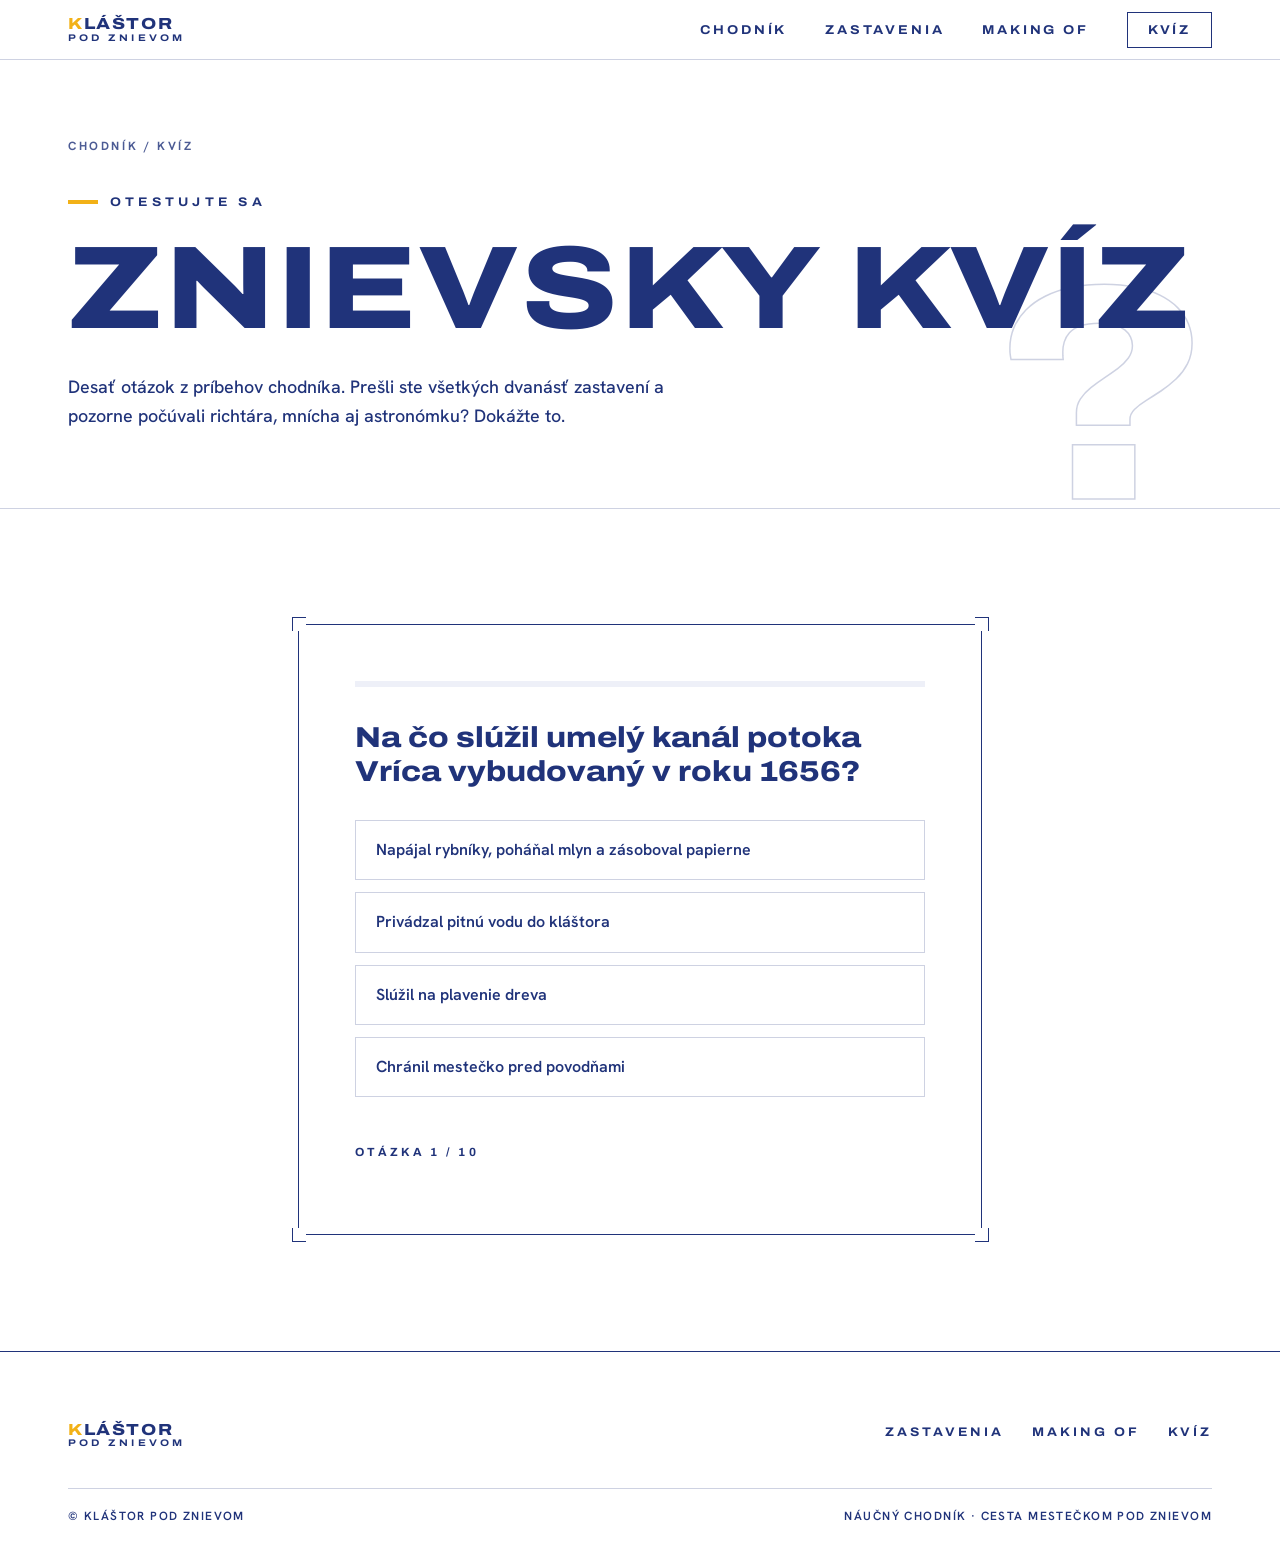
==== kviz.html @ 2db01142 "Prvá verzia webu náučného chodníka Cesta mestečkom pod Znievom Úvodná stránka s interaktívnou mapou " ====
<!DOCTYPE html>
<html lang="sk">
<head>
  <meta charset="UTF-8">
  <meta name="viewport" content="width=device-width, initial-scale=1.0">
  <title>Znievsky kvíz — Cesta mestečkom pod Znievom</title>
  <link rel="preconnect" href="https://fonts.googleapis.com">
  <link rel="preconnect" href="https://fonts.gstatic.com" crossorigin>
  <link href="https://fonts.googleapis.com/css2?family=Archivo:wdth,wght@62..125,400..900&family=Hanken+Grotesk:wght@400;500;600;700;800&display=swap" rel="stylesheet">
  <link rel="stylesheet" href="css/style.css">
</head>
<body>

<header class="nav">
  <div class="nav-inner">
    <a class="brand" href="index.html"><span class="k">K</span>LÁŠTOR<small>POD ZNIEVOM</small></a>
    <button class="nav-toggle" aria-label="Menu"><span></span><span></span><span></span></button>
    <ul class="nav-links">
      <li><a href="index.html">Chodník</a></li>
      <li><a href="index.html#zastavenia">Zastavenia</a></li>
      <li><a href="making-of.html">Making of</a></li>
      <li><a href="kviz.html" class="cta active">Kvíz</a></li>
    </ul>
  </div>
</header>

<section class="page-head">
  <div class="wrap">
    <span class="bignum ghost-num">?</span>
    <p class="breadcrumbs"><a href="index.html">Chodník</a> / Kvíz</p>
    <span class="label">Otestujte sa</span>
    <h1 class="display-xl">Znievsky kvíz</h1>
    <p class="lead intro">Desať otázok z príbehov chodníka. Prešli ste všetkých dvanásť zastavení
    a pozorne počúvali richtára, mnícha aj astronómku? Dokážte to.</p>
  </div>
</section>

<section class="section">
  <div class="quiz-shell wrap">
    <div class="quiz-card frame">
      <span class="corner tl"></span><span class="corner tr"></span><span class="corner bl"></span><span class="corner br"></span>
      <div id="quiz"><!-- naplní js/kviz.js --></div>
    </div>
  </div>
</section>

<footer>
  <div class="wrap">
    <div class="footer-grid">
      <a class="brand" href="index.html"><span class="k">K</span>LÁŠTOR<small>POD ZNIEVOM</small></a>
      <nav>
        <a href="index.html#zastavenia">Zastavenia</a>
        <a href="making-of.html">Making of</a>
        <a href="kviz.html">Kvíz</a>
      </nav>
    </div>
    <p class="footer-note"><span>© Kláštor pod Znievom</span><span>Náučný chodník · Cesta mestečkom pod Znievom</span></p>
  </div>
</footer>

<script src="js/data.js"></script>
<script src="js/main.js"></script>
<script src="js/kviz.js"></script>
</body>
</html>
---- css/style.css ----
/* ============================================================
   CESTA MESTEČKOM POD ZNIEVOM
   Dizajn vychádza priamo z náučných tabúľ:
   biely papier · znievska modrá · gravírované obrázky ·
   zlaté „K“ · červený bod aktívneho zastavenia.
   Editorský vzhľad: tenké linky, obrovská typografia,
   žiadne generické karty a tiene.
   ============================================================ */

:root {
  --blue: #20337a;            /* znievska modrá */
  --blue-deep: #172452;
  --blue-40: rgba(32, 51, 122, .4);
  --hair: rgba(32, 51, 122, .22);      /* tenká linka */
  --hair-soft: rgba(32, 51, 122, .1);
  --paper: #ffffff;
  --paper-warm: #fbfaf6;
  --mist: #eef0f8;            /* svetlá levanduľová z kopcov */
  --lavender: #c9cde4;
  --gold: #f2b117;
  --red: #d8404a;
  --green: #3f9e63;
  --font-head: "Archivo", "Arial Black", sans-serif;
  --font-body: "Hanken Grotesk", "Helvetica Neue", sans-serif;
}

* { margin: 0; padding: 0; box-sizing: border-box; }
html { scroll-behavior: smooth; }

body {
  font-family: var(--font-body);
  background: var(--paper);
  color: var(--blue);
  line-height: 1.65;
  font-weight: 500;
  -webkit-font-smoothing: antialiased;
}

img { max-width: 100%; display: block; }
a { color: inherit; }
::selection { background: var(--gold); color: var(--blue-deep); }

.wrap { max-width: 1240px; margin: 0 auto; padding: 0 clamp(20px, 4vw, 48px); }

/* ------------------------------------------------------------
   TYPOGRAFIA — titulky ako na tabuliach: široké, ťažké, modré
   ------------------------------------------------------------ */
h1, h2, h3, .display {
  font-family: var(--font-head);
  font-stretch: 118%;
  font-weight: 800;
  text-transform: uppercase;
  letter-spacing: .015em;
  line-height: .96;
  color: var(--blue);
}

.display-xl { font-size: clamp(3rem, 9.2vw, 8.2rem); }
.display-lg { font-size: clamp(2.2rem, 5.6vw, 4.6rem); }

.label {
  display: inline-flex;
  align-items: center;
  gap: 12px;
  font-family: var(--font-head);
  font-stretch: 110%;
  font-size: .78rem;
  font-weight: 700;
  letter-spacing: .34em;
  text-transform: uppercase;
  color: var(--blue);
}
.label::before { content: ""; width: 30px; height: 4px; background: var(--gold); }
.label.plain::before { display: none; }

.lead { font-size: clamp(1.02rem, 1.4vw, 1.2rem); max-width: 58ch; font-weight: 500; }

/* outline čísla — „gravírované“ do papiera */
.ghost-num {
  font-family: var(--font-head);
  font-stretch: 118%;
  font-weight: 800;
  color: transparent;
  -webkit-text-stroke: 1.5px var(--blue-40);
  line-height: 1;
  user-select: none;
}

.section { padding: clamp(70px, 9vw, 130px) 0; }
.section-head { margin-bottom: clamp(36px, 5vw, 64px); }
.section-head .display-lg { margin-top: 18px; }

hr.rule { border: 0; border-top: 1px solid var(--hair); }

/* ------------------------------------------------------------
   HLAVIČKA
   ------------------------------------------------------------ */
.nav {
  position: sticky; top: 0; z-index: 90;
  background: rgba(255, 255, 255, .92);
  backdrop-filter: blur(10px);
  border-bottom: 1px solid var(--hair);
}
.nav-inner {
  display: flex; align-items: center; justify-content: space-between;
  max-width: 1240px; margin: 0 auto;
  padding: 16px clamp(20px, 4vw, 48px);
}
.brand {
  font-family: var(--font-head); font-stretch: 118%;
  font-weight: 800; font-size: 1rem; line-height: 1.05;
  letter-spacing: .1em; text-transform: uppercase;
  color: var(--blue); text-decoration: none;
}
.brand .k { color: var(--gold); }
.brand small { display: block; font-size: .6rem; letter-spacing: .32em; font-weight: 700; }

.nav-links { display: flex; gap: clamp(14px, 3vw, 38px); list-style: none; align-items: center; }
.nav-links a {
  text-decoration: none;
  font-family: var(--font-head); font-stretch: 110%;
  font-weight: 700; font-size: .8rem;
  letter-spacing: .22em; text-transform: uppercase;
  color: var(--blue);
  padding: 6px 0;
  border-bottom: 3px solid transparent;
  transition: border-color .15s;
}
.nav-links a:hover { border-bottom-color: var(--lavender); }
.nav-links a.active { border-bottom-color: var(--gold); }
.nav-links a.cta {
  border: 1.5px solid var(--blue);
  padding: 10px 20px;
  transition: background .15s, color .15s;
}
.nav-links a.cta:hover { background: var(--blue); color: #fff; border-bottom-color: var(--blue); }

.nav-toggle { display: none; background: none; border: none; cursor: pointer; padding: 8px; }
.nav-toggle span { display: block; width: 26px; height: 2.5px; background: var(--blue); margin: 6px 0; }

@media (max-width: 880px) {
  .nav-toggle { display: block; }
  .nav-links {
    display: none; position: absolute; top: 100%; left: 0; right: 0;
    flex-direction: column; align-items: flex-start;
    background: var(--paper); padding: 18px clamp(20px, 4vw, 48px) 26px;
    border-bottom: 1px solid var(--hair); gap: 16px;
  }
  .nav-links.open { display: flex; }
}

/* ------------------------------------------------------------
   TLAČIDLÁ — ostré, tlačové
   ------------------------------------------------------------ */
.btn {
  display: inline-block; text-decoration: none; cursor: pointer;
  font-family: var(--font-head); font-stretch: 110%;
  font-weight: 800; font-size: .82rem;
  letter-spacing: .22em; text-transform: uppercase;
  padding: 17px 34px;
  border: 1.5px solid var(--blue);
  color: var(--blue); background: transparent;
  transition: background .15s, color .15s, transform .15s;
}
.btn:hover { transform: translateY(-2px); }
.btn-solid { background: var(--blue); color: #fff; }
.btn-solid:hover { background: var(--blue-deep); }
.btn-gold { background: var(--gold); border-color: var(--gold); color: var(--blue-deep); }
.btn-gold:hover { background: #ffc93c; border-color: #ffc93c; }

/* ------------------------------------------------------------
   HERO — biely panel s obrovským titulkom a ilustráciou
   ------------------------------------------------------------ */
.hero { border-bottom: 1px solid var(--hair); overflow: hidden; }
.hero-grid {
  display: grid; grid-template-columns: 1.15fr .85fr;
  gap: clamp(30px, 5vw, 80px); align-items: center;
  padding: clamp(60px, 8vw, 120px) 0 clamp(50px, 7vw, 100px);
}
@media (max-width: 940px) { .hero-grid { grid-template-columns: 1fr; } }

.hero h1 { margin: 26px 0 30px; }
.hero h1 em { font-style: normal; color: transparent; -webkit-text-stroke: 2px var(--blue); }
.hero .lead { margin-bottom: 40px; }
.hero-actions { display: flex; gap: 16px; flex-wrap: wrap; }

.hero-meta {
  margin-top: 54px; display: flex; gap: 34px; flex-wrap: wrap;
  font-size: .78rem; font-weight: 700; letter-spacing: .22em; text-transform: uppercase;
}
.hero-meta span { display: flex; align-items: center; gap: 10px; }
.hero-meta i { width: 9px; height: 9px; border-radius: 50%; background: var(--red); flex: none; }
.hero-meta span:nth-child(2) i { background: var(--gold); }
.hero-meta span:nth-child(3) i { background: var(--green); }

.hero-art { position: relative; }
.hero-art svg, .hero-art img { width: 100%; height: auto; display: block; }
.hero-art figcaption {
  margin-top: 14px; font-size: .72rem; font-weight: 700;
  letter-spacing: .26em; text-transform: uppercase;
  display: flex; justify-content: space-between; gap: 10px;
  border-top: 1px solid var(--hair); padding-top: 12px;
}

/* ------------------------------------------------------------
   BEŽIACI PÁS — ako gravírovaná lišta
   ------------------------------------------------------------ */
.marquee {
  border-bottom: 1px solid var(--hair);
  background: var(--blue); color: #fff;
  overflow: hidden; padding: 13px 0;
}
.marquee-track {
  display: flex; width: max-content;
  animation: marq 36s linear infinite;
}
.marquee span {
  font-family: var(--font-head); font-stretch: 115%;
  font-weight: 700; font-size: .82rem;
  letter-spacing: .3em; text-transform: uppercase;
  white-space: nowrap; padding: 0 26px;
  display: flex; align-items: center; gap: 26px;
}
.marquee span::after { content: "✦"; color: var(--gold); font-size: .9em; }
@keyframes marq { to { transform: translateX(-50%); } }

/* ------------------------------------------------------------
   ČÍSLA / FAKTY — hairline mriežka
   ------------------------------------------------------------ */
.stats { display: grid; grid-template-columns: repeat(4, 1fr); border-left: 1px solid var(--hair); }
@media (max-width: 760px) { .stats { grid-template-columns: repeat(2, 1fr); border-top: 1px solid var(--hair); } }
.stat { border-right: 1px solid var(--hair); padding: clamp(22px, 3vw, 40px) clamp(18px, 2.4vw, 34px); }
@media (max-width: 760px) { .stat { border-bottom: 1px solid var(--hair); } }
.stat b {
  font-family: var(--font-head); font-stretch: 118%; font-weight: 800;
  font-size: clamp(2.4rem, 4.6vw, 4rem); line-height: 1; display: block;
}
.stat span {
  display: block; margin-top: 10px;
  font-size: .72rem; font-weight: 700; letter-spacing: .26em; text-transform: uppercase;
}

/* ------------------------------------------------------------
   KROKY — editorské riadky s outline číslami
   ------------------------------------------------------------ */
.steps { border-top: 1px solid var(--hair); }
.step {
  display: grid; grid-template-columns: 180px 1fr 1.4fr;
  gap: clamp(16px, 3vw, 44px); align-items: baseline;
  padding: clamp(26px, 3.4vw, 44px) 0;
  border-bottom: 1px solid var(--hair);
  transition: background .2s;
}
.step:hover { background: var(--paper-warm); }
@media (max-width: 820px) { .step { grid-template-columns: 90px 1fr; } .step p { grid-column: 2; } }
.step .ghost-num { font-size: clamp(3rem, 6vw, 5.4rem); }
.step h3 { font-size: clamp(1.1rem, 1.8vw, 1.5rem); }
.step p { max-width: 52ch; }

/* ------------------------------------------------------------
   MAPA OKRUHU + ZOZNAM — ako mapka na tabuli
   ------------------------------------------------------------ */
.map-grid { display: grid; grid-template-columns: 1.1fr .9fr; gap: clamp(30px, 4vw, 64px); align-items: start; }
@media (max-width: 940px) { .map-grid { grid-template-columns: 1fr; } }

.frame { position: relative; border: 1.5px solid var(--blue); background: var(--paper); }
.frame .corner {
  position: absolute; width: 14px; height: 14px; border: 1.5px solid var(--blue); pointer-events: none;
}
.corner.tl { top: -7.5px; left: -7.5px; border-right: 0; border-bottom: 0; background: var(--paper); }
.corner.tr { top: -7.5px; right: -7.5px; border-left: 0; border-bottom: 0; background: var(--paper); }
.corner.bl { bottom: -7.5px; left: -7.5px; border-right: 0; border-top: 0; background: var(--paper); }
.corner.br { bottom: -7.5px; right: -7.5px; border-left: 0; border-top: 0; background: var(--paper); }

.map-card { position: sticky; top: 96px; padding: clamp(16px, 2vw, 30px); }
@media (max-width: 940px) { .map-card { position: static; margin-bottom: 34px; } }
.map-card svg { width: 100%; height: auto; }
.map-title {
  font-family: var(--font-head); font-stretch: 115%; font-weight: 800;
  font-size: .78rem; letter-spacing: .3em; text-transform: uppercase;
  border-bottom: 1px solid var(--hair); padding-bottom: 12px; margin-bottom: 8px;
  display: flex; justify-content: space-between; align-items: center;
}
.map-title .dotleg { display: inline-flex; align-items: center; gap: 7px; font-size: .66rem; letter-spacing: .2em; }
.map-title .dotleg i { width: 10px; height: 10px; border-radius: 50%; background: var(--red); }

.map-stop { cursor: pointer; }
.map-stop circle.dot {
  fill: var(--paper); stroke: var(--blue); stroke-width: 2;
  transition: fill .15s, stroke .15s;
}
.map-stop text {
  fill: var(--blue); font-family: var(--font-head); font-weight: 800; font-size: 12.5px;
  pointer-events: none; transition: fill .15s;
}
.map-stop:hover circle.dot, .map-stop.hl circle.dot { fill: var(--red); stroke: var(--red); }
.map-stop:hover text, .map-stop.hl text { fill: #fff; }

/* postupné naskočenie bodov */
.map-stop { opacity: 0; transform: scale(.2); transform-box: fill-box; transform-origin: center; transition: opacity .45s ease, transform .45s cubic-bezier(.2, 1.4, .4, 1); }
svg.drawn .map-stop { opacity: 1; transform: scale(1); }

#route { stroke-dasharray: 0 9; stroke-dashoffset: 0; }

.stop-list { list-style: none; border-top: 1px solid var(--hair); counter-reset: none; }
.stop-list a {
  display: grid; grid-template-columns: 54px 66px 1fr 30px;
  align-items: center; gap: 16px;
  padding: 13px 6px;
  text-decoration: none;
  border-bottom: 1px solid var(--hair);
  transition: background .15s, padding-left .2s;
}
.stop-list a:hover, .stop-list a.hl { background: var(--mist); padding-left: 14px; }
.stop-list .n {
  font-family: var(--font-head); font-stretch: 118%; font-weight: 800;
  font-size: 1.7rem; color: transparent; -webkit-text-stroke: 1.3px var(--blue);
  transition: color .15s;
}
.stop-list a:hover .n, .stop-list a.hl .n { color: var(--red); -webkit-text-stroke-color: var(--red); }
.stop-list b {
  font-family: var(--font-head); font-stretch: 112%; font-weight: 800;
  text-transform: uppercase; letter-spacing: .03em; font-size: .98rem; display: block;
}
.stop-list small { display: block; font-size: .82rem; font-weight: 500; opacity: .75; line-height: 1.45; }
.stop-list .arrow { font-size: 1.2rem; opacity: 0; transform: translateX(-8px); transition: opacity .15s, transform .2s; }
.stop-list a:hover .arrow, .stop-list a.hl .arrow { opacity: 1; transform: none; }
.stop-list .thumb {
  display: block; width: 66px; height: 50px; overflow: hidden;
  border: 1px solid var(--hair);
}
.stop-list .thumb img { width: 100%; height: 100%; object-fit: cover; }
.stop-list .thumb-empty {
  background-image:
    repeating-linear-gradient(45deg, var(--hair-soft) 0 1px, transparent 1px 6px),
    repeating-linear-gradient(-45deg, var(--hair-soft) 0 1px, transparent 1px 6px);
}
@media (max-width: 560px) {
  .stop-list a { grid-template-columns: 46px 1fr 26px; }
  .stop-list .thumb { display: none; }
}

/* bočná fotografia zastavenia */
.engrave-fig { margin-bottom: 44px; }
.engrave-fig .engrave { border: 1.5px solid var(--blue); }
.engrave-fig figcaption {
  margin-top: 12px; padding-top: 10px; border-top: 1px solid var(--hair);
  font-size: .7rem; font-weight: 700; letter-spacing: .24em; text-transform: uppercase;
}

/* panoráma na úvodnej stránke */
.panorama { padding-bottom: clamp(70px, 9vw, 130px); }
.pano-img { border-bottom: 1.5px solid var(--blue); }
.pano-img img { width: 100%; height: clamp(280px, 42vw, 520px); object-fit: cover; }
.pano-caption {
  display: flex; justify-content: space-between; gap: 12px; flex-wrap: wrap;
  padding: 14px 18px;
  font-family: var(--font-head); font-stretch: 112%; font-weight: 700;
  font-size: .74rem; letter-spacing: .26em; text-transform: uppercase;
  color: var(--blue); background: var(--paper);
}

/* ------------------------------------------------------------
   ČASOVÁ OS — horizontálny pás dejín mestečka
   ------------------------------------------------------------ */
.timeline-section { border-top: 1px solid var(--hair); border-bottom: 1px solid var(--hair); background: var(--paper-warm); }
.timeline {
  display: flex; overflow-x: auto; scroll-snap-type: x mandatory;
  border-left: 1px solid var(--hair);
  cursor: grab;
  -webkit-overflow-scrolling: touch;
}
.timeline::-webkit-scrollbar { height: 8px; }
.timeline::-webkit-scrollbar-thumb { background: var(--lavender); }
.timeline::-webkit-scrollbar-track { background: transparent; }
.t-item {
  width: clamp(250px, 27vw, 340px);
  border-right: 1px solid var(--hair);
  padding: clamp(26px, 3vw, 44px) clamp(20px, 2.4vw, 32px) clamp(30px, 3.4vw, 50px);
  scroll-snap-align: start;
  position: relative;
  flex: none;
}
.t-item::before {
  content: ""; position: absolute; top: 0; left: 0; width: 100%; height: 4px;
  background: transparent; transition: background .2s;
}
.t-item:hover::before { background: var(--gold); }
.t-item .year {
  font-family: var(--font-head); font-stretch: 118%; font-weight: 800;
  font-size: clamp(2.4rem, 4vw, 3.4rem); line-height: 1;
}
.t-item .year sup { font-size: .35em; letter-spacing: .1em; }
.t-item h3 { font-size: .92rem; letter-spacing: .06em; margin: 14px 0 8px; }
.t-item p { font-size: .86rem; line-height: 1.55; opacity: .85; }
.t-hint {
  text-align: right; font-size: .7rem; font-weight: 700; letter-spacing: .26em;
  text-transform: uppercase; padding: 12px 0 0; opacity: .6;
}

/* ------------------------------------------------------------
   VEĽKÉ ODKAZY — making of / kvíz
   ------------------------------------------------------------ */
.bigcta { border-top: 1px solid var(--hair); }
.bigcta a {
  display: grid; grid-template-columns: 1fr auto;
  align-items: center; gap: 20px;
  padding: clamp(34px, 5vw, 64px) 0;
  text-decoration: none;
  border-bottom: 1px solid var(--hair);
  position: relative;
}
.bigcta .t {
  font-family: var(--font-head); font-stretch: 118%; font-weight: 800;
  font-size: clamp(2rem, 5.4vw, 4.4rem); line-height: 1;
  text-transform: uppercase; letter-spacing: .01em;
  transition: -webkit-text-stroke .2s, color .2s, transform .25s;
}
.bigcta a:hover .t { color: transparent; -webkit-text-stroke: 2px var(--blue); transform: translateX(14px); }
.bigcta small {
  display: block; margin-top: 12px;
  font-size: .9rem; font-weight: 500; letter-spacing: 0; text-transform: none;
  font-family: var(--font-body); color: var(--blue); max-width: 58ch;
  -webkit-text-stroke: 0 !important;
}
.bigcta .go {
  font-family: var(--font-head); font-weight: 800; font-size: clamp(1.6rem, 3vw, 2.6rem);
  border: 1.5px solid var(--blue); border-radius: 50%;
  width: clamp(60px, 7vw, 88px); height: clamp(60px, 7vw, 88px);
  display: grid; place-items: center;
  transition: background .2s, color .2s, transform .25s;
}
.bigcta a:hover .go { background: var(--gold); border-color: var(--gold); color: var(--blue-deep); transform: rotate(-45deg); }

/* ------------------------------------------------------------
   PÄTIČKA
   ------------------------------------------------------------ */
footer { border-top: 1.5px solid var(--blue); padding: clamp(40px, 6vw, 70px) 0 30px; }
.footer-grid { display: flex; justify-content: space-between; gap: 30px; flex-wrap: wrap; align-items: flex-start; }
footer nav { display: flex; gap: 28px; flex-wrap: wrap; }
footer nav a {
  color: var(--blue); text-decoration: none;
  font-family: var(--font-head); font-stretch: 110%; font-weight: 700;
  font-size: .78rem; letter-spacing: .24em; text-transform: uppercase;
}
footer nav a:hover { border-bottom: 3px solid var(--gold); }
.footer-note {
  margin-top: 40px; padding-top: 18px; border-top: 1px solid var(--hair);
  font-size: .74rem; font-weight: 600; letter-spacing: .12em; text-transform: uppercase;
  display: flex; justify-content: space-between; gap: 12px; flex-wrap: wrap;
}

/* ------------------------------------------------------------
   STRÁNKA ZASTAVENIA — digitálna tabuľa
   ------------------------------------------------------------ */
.page-head { border-bottom: 1px solid var(--hair); position: relative; overflow: hidden; }
.page-head .wrap { position: relative; padding-top: clamp(48px, 6vw, 90px); padding-bottom: clamp(44px, 6vw, 80px); }
.page-head .breadcrumbs {
  font-size: .74rem; font-weight: 700; letter-spacing: .22em; text-transform: uppercase;
  margin-bottom: 30px; opacity: .8;
}
.page-head .breadcrumbs a { text-decoration: none; }
.page-head .breadcrumbs a:hover { border-bottom: 2px solid var(--gold); }
.page-head h1 { margin-top: 20px; max-width: 14ch; position: relative; z-index: 2; }
.page-head .bignum {
  position: absolute; right: clamp(10px, 4vw, 60px); bottom: -.14em; z-index: 1;
  font-size: clamp(9rem, 24vw, 21rem);
  -webkit-text-stroke: 1.5px var(--hair);
}
.page-head .intro { margin-top: 26px; max-width: 60ch; position: relative; z-index: 2; }

/* skice v hlavičkách stránok */
.head-sketch {
  position: absolute;
  right: clamp(0px, 3vw, 50px);
  bottom: -14px;
  width: clamp(260px, 36vw, 480px);
  z-index: 1;
  margin: 0;
  pointer-events: none;
}
.head-sketch img { width: 100%; height: auto; display: block; }
@media (max-width: 880px) {
  .head-sketch { position: static; width: min(440px, 92%); margin: 26px auto -10px; }
  .page-head .bignum { display: none; }
}

/* video */
.video-block { padding-top: clamp(40px, 5vw, 70px); }
.video-frame { aspect-ratio: 16 / 9; background: var(--paper); }
.video-frame iframe { width: 100%; height: 100%; border: 0; display: block; }
.video-placeholder {
  width: 100%; height: 100%;
  display: flex; flex-direction: column; align-items: center; justify-content: center;
  gap: 18px; text-align: center; padding: 24px;
  background-image:
    repeating-linear-gradient(45deg, var(--hair-soft) 0 1px, transparent 1px 7px),
    repeating-linear-gradient(-45deg, var(--hair-soft) 0 1px, transparent 1px 7px);
}
.video-placeholder .play {
  width: 92px; height: 92px; border-radius: 50%;
  background: var(--gold); display: grid; place-items: center;
  transition: transform .2s;
}
.video-placeholder:hover .play { transform: scale(1.07); }
.video-placeholder .play svg { width: 32px; height: 32px; fill: var(--blue-deep); margin-left: 5px; }
.video-placeholder b { font-family: var(--font-head); font-stretch: 112%; text-transform: uppercase; letter-spacing: .14em; }
.video-placeholder small { max-width: 52ch; font-weight: 600; opacity: .7; }

/* telo zastavenia */
.stop-body { display: grid; grid-template-columns: 1.5fr .9fr; gap: clamp(36px, 5vw, 80px); padding: clamp(50px, 6vw, 90px) 0 20px; }
@media (max-width: 880px) { .stop-body { grid-template-columns: 1fr; } }

.stop-text p {
  margin-bottom: 1.25em;
  font-size: 1.05rem;
  text-align: justify;
  hyphens: auto;
  -webkit-hyphens: auto;
}
.stop-text .label { margin-bottom: 26px; }
.stop-text p:first-of-type::first-letter {
  font-family: var(--font-head); font-stretch: 118%; font-weight: 800;
  font-size: 4em; float: left; line-height: .8;
  padding: .06em .14em 0 0; color: var(--blue);
}

.aside-block { border-top: 1.5px solid var(--blue); padding-top: 22px; margin-bottom: 44px; }
.aside-block h3 {
  font-size: .8rem; letter-spacing: .3em; margin-bottom: 18px;
  display: flex; align-items: center; gap: 10px;
}
.aside-block h3 i { width: 9px; height: 9px; background: var(--gold); flex: none; }
.aside-block ul { list-style: none; }
.aside-block li { padding: 11px 0; border-bottom: 1px solid var(--hair); font-size: .93rem; line-height: 1.5; }
.aside-block li:last-child { border-bottom: 0; }

.scene-block { background: var(--blue); color: #fff; padding: 30px 28px 34px; border-top: 0; position: relative; }
.scene-block::after {
  content: ""; position: absolute; inset: 8px;
  border: 1px solid rgba(255, 255, 255, .3); pointer-events: none;
}
.scene-block h3 { color: var(--gold); }
.scene-block h3 i { background: var(--red); }
.scene-block .character {
  font-family: var(--font-head); font-stretch: 115%; font-weight: 800;
  font-size: 1.35rem; text-transform: uppercase; line-height: 1.1; margin-bottom: 6px;
}
.scene-block .scene-photo {
  margin: -30px -28px 24px;
  position: relative; z-index: 1;
  border-bottom: 3px solid var(--gold);
}
.scene-block .scene-photo img { width: 100%; aspect-ratio: 16 / 10; object-fit: cover; display: block; }
.scene-block .actor {
  font-size: .72rem; font-weight: 700; letter-spacing: .22em; text-transform: uppercase;
  color: var(--lavender); margin-bottom: 12px;
}
.scene-block p { font-size: .92rem; line-height: 1.6; color: #dfe4f5; }

.stop-nav { display: grid; grid-template-columns: 1fr 1fr; border-top: 1px solid var(--hair); border-bottom: 1px solid var(--hair); margin-bottom: clamp(60px, 8vw, 100px); }
.stop-nav a {
  text-decoration: none; padding: clamp(22px, 3vw, 36px) clamp(6px, 2vw, 24px);
  transition: background .15s;
}
.stop-nav a:hover { background: var(--mist); }
.stop-nav a + a { border-left: 1px solid var(--hair); text-align: right; }
.stop-nav small { font-size: .68rem; font-weight: 700; letter-spacing: .28em; text-transform: uppercase; opacity: .7; }
.stop-nav b {
  display: block; margin-top: 8px;
  font-family: var(--font-head); font-stretch: 114%; font-weight: 800;
  text-transform: uppercase; font-size: clamp(.95rem, 1.8vw, 1.3rem);
}

/* ------------------------------------------------------------
   MAKING OF
   ------------------------------------------------------------ */
.people-grid { display: grid; grid-template-columns: repeat(auto-fill, minmax(250px, 1fr)); gap: 0; border: 1px solid var(--hair); border-right: 0; border-bottom: 0; }
.person { border-right: 1px solid var(--hair); border-bottom: 1px solid var(--hair); transition: background .15s; }
.person:hover { background: var(--paper-warm); }
.person .ph {
  aspect-ratio: 4 / 3;
  max-height: 280px;
  width: 100%;
  overflow: hidden;
  display: grid; place-items: center;
  border-bottom: 1px solid var(--hair);
  background-image:
    repeating-linear-gradient(45deg, var(--hair-soft) 0 1px, transparent 1px 6px),
    repeating-linear-gradient(-45deg, var(--hair-soft) 0 1px, transparent 1px 6px);
  font-family: var(--font-head); font-stretch: 118%; font-weight: 800;
  font-size: 2.6rem; color: transparent; -webkit-text-stroke: 1.5px var(--blue-40);
}
.person .ph.has-photo { padding: 0; }
.person .ph.has-photo img { width: 100%; height: 100%; object-fit: cover; object-position: top; }
.person .info { padding: 20px 22px 26px; }
.person b { font-family: var(--font-head); font-stretch: 112%; font-weight: 800; text-transform: uppercase; letter-spacing: .03em; font-size: .95rem; }
.person small { display: block; font-weight: 700; font-size: .68rem; letter-spacing: .22em; text-transform: uppercase; margin: 6px 0 10px; color: var(--red); }
.person p { font-size: .86rem; line-height: 1.55; opacity: .85; }

.bts-list { border-top: 1px solid var(--hair); max-width: 860px; }
.bts { display: grid; grid-template-columns: 120px 1fr; gap: clamp(14px, 3vw, 40px); padding: clamp(22px, 3vw, 36px) 0; border-bottom: 1px solid var(--hair); }
@media (max-width: 700px) { .bts { grid-template-columns: 1fr; gap: 8px; } }
.bts .tag-num { font-size: clamp(2.2rem, 4vw, 3.4rem); }
.bts b { font-family: var(--font-head); font-stretch: 114%; text-transform: uppercase; letter-spacing: .04em; font-size: 1.05rem; }
.bts p { margin-top: 8px; font-size: .95rem; max-width: 64ch; }

/* ------------------------------------------------------------
   KVÍZ
   ------------------------------------------------------------ */
.quiz-shell { max-width: 780px; margin: 0 auto; }
.quiz-card { padding: clamp(30px, 5vw, 56px); }
.quiz-progress { height: 6px; background: var(--mist); margin-bottom: 34px; overflow: hidden; }
.quiz-progress i { display: block; height: 100%; background: var(--gold); transition: width .3s; }
.quiz-q {
  font-family: var(--font-head); font-stretch: 114%; font-weight: 800;
  font-size: clamp(1.3rem, 2.6vw, 1.8rem); line-height: 1.2; margin-bottom: 30px;
}
.quiz-opts { display: grid; gap: 12px; }
.quiz-opt {
  text-align: left; font: inherit; font-weight: 600; cursor: pointer;
  background: var(--paper); color: var(--blue);
  border: 1.5px solid var(--hair);
  padding: 16px 20px;
  transition: border-color .12s, background .12s, color .12s;
}
.quiz-opt:hover { border-color: var(--blue); }
.quiz-opt.correct { background: var(--blue); border-color: var(--blue); color: #fff; }
.quiz-opt.wrong { border-color: var(--red); color: var(--red); background: #fdf1f2; }
.quiz-opt:disabled { cursor: default; }
.quiz-expl { margin-top: 20px; font-size: .95rem; border-left: 4px solid var(--gold); background: var(--paper-warm); padding: 15px 20px; display: none; }
.quiz-expl.show { display: block; }
.quiz-foot { display: flex; justify-content: space-between; align-items: center; margin-top: 30px; gap: 14px; }
.quiz-count { font-family: var(--font-head); font-weight: 700; font-size: .74rem; letter-spacing: .28em; }
.quiz-result { text-align: center; }
.quiz-result .score {
  font-family: var(--font-head); font-stretch: 118%; font-weight: 800;
  font-size: clamp(4rem, 10vw, 7rem); line-height: 1;
}
.quiz-result h3 { font-size: clamp(1.4rem, 3vw, 2rem); margin: 18px 0 12px; }
.quiz-result p { max-width: 46ch; margin: 0 auto 30px; }

/* ------------------------------------------------------------
   ANIMÁCIE PRI SCROLLI
   ------------------------------------------------------------ */
.reveal { opacity: 0; transform: translateY(24px); transition: opacity .7s ease, transform .7s ease; }
.reveal.in { opacity: 1; transform: none; }
@media (prefers-reduced-motion: reduce) {
  .reveal { opacity: 1; transform: none; transition: none; }
  .marquee-track { animation: none; }
  html { scroll-behavior: auto; }
}

/* ------------------------------------------------------------
   GRAVÍROVANIE — pre budúce fotografie
   <figure class="engrave"><img src="..."></figure>
   fotka sa prefarbí do znievskej modrej ako na tabuliach
   ------------------------------------------------------------ */
.engrave { background: var(--blue); overflow: hidden; }
.engrave img {
  filter: grayscale(1) contrast(1.12) brightness(1.06);
  mix-blend-mode: screen;
  width: 100%;
}
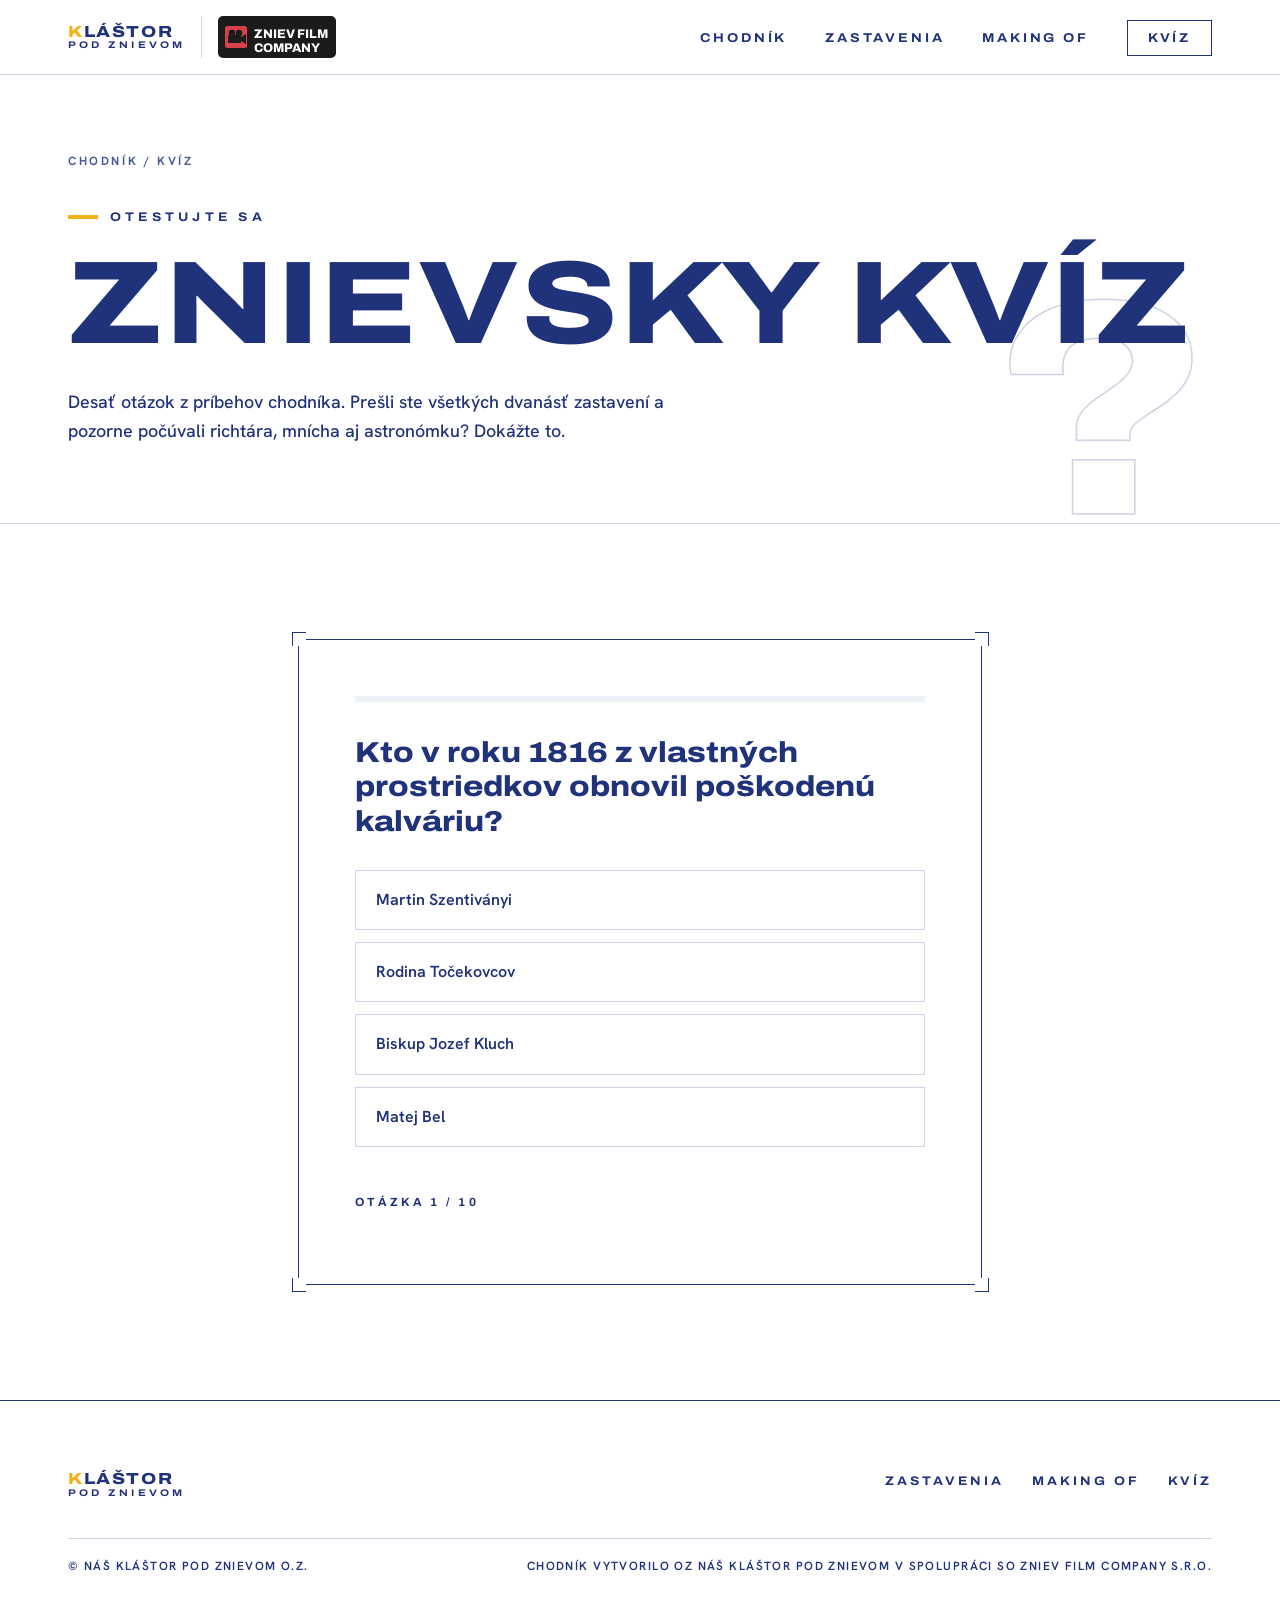
==== commit da788aed: "Opravy podľa pripomienok: logo ZFC, tvorcovia, presuny postáv, podrobnejšia mapa - Logo Zniev Film C" ====
--- a/kviz.html
+++ b/kviz.html
@@ -13,7 +13,10 @@
 
 <header class="nav">
   <div class="nav-inner">
-    <a class="brand" href="index.html"><span class="k">K</span>LÁŠTOR<small>POD ZNIEVOM</small></a>
+    <div class="brand-wrap">
+      <a class="brand" href="index.html"><span class="k">K</span>LÁŠTOR<small>POD ZNIEVOM</small></a>
+      <svg class="zfc-logo" viewBox="0 0 236 84" role="img" aria-label="Zniev Film Company"><rect width="236" height="84" rx="10" fill="#1b1b1b"/><rect x="14" y="20" width="44" height="44" rx="5" fill="#d8404a"/><g fill="#1b1b1b"><circle cx="28" cy="34" r="6.5"/><circle cx="42" cy="34" r="6.5"/><rect x="20" y="38" width="26" height="16" rx="2"/><path d="M46 42 L56 36 L56 56 L46 50 Z"/></g><text x="72" y="43" font-family="Archivo, Arial, sans-serif" font-weight="800" font-size="25" fill="#fff">ZNIEV FILM</text><text x="72" y="71" font-family="Archivo, Arial, sans-serif" font-weight="800" font-size="25" fill="#fff">COMPANY</text></svg>
+    </div>
     <button class="nav-toggle" aria-label="Menu"><span></span><span></span><span></span></button>
     <ul class="nav-links">
       <li><a href="index.html">Chodník</a></li>
@@ -54,7 +57,7 @@
         <a href="kviz.html">Kvíz</a>
       </nav>
     </div>
-    <p class="footer-note"><span>© Kláštor pod Znievom</span><span>Náučný chodník · Cesta mestečkom pod Znievom</span></p>
+    <p class="footer-note"><span>© Náš Kláštor pod Znievom o.z.</span><span>Chodník vytvorilo OZ Náš Kláštor pod Znievom v spolupráci so Zniev Film Company s.r.o.</span></p>
   </div>
 </footer>
 
--- a/css/style.css
+++ b/css/style.css
@@ -115,6 +115,13 @@
 .brand .k { color: var(--gold); }
 .brand small { display: block; font-size: .6rem; letter-spacing: .32em; font-weight: 700; }
 
+.brand-wrap { display: flex; align-items: center; gap: 16px; }
+.zfc-logo {
+  height: 42px; width: auto; display: block;
+  border-left: 1px solid var(--hair); padding-left: 16px;
+}
+@media (max-width: 880px) { .zfc-logo { height: 34px; } }
+
 .nav-links { display: flex; gap: clamp(14px, 3vw, 38px); list-style: none; align-items: center; }
 .nav-links a {
   text-decoration: none;
@@ -173,9 +180,9 @@
    ------------------------------------------------------------ */
 .hero { border-bottom: 1px solid var(--hair); overflow: hidden; }
 .hero-grid {
-  display: grid; grid-template-columns: 1.15fr .85fr;
-  gap: clamp(30px, 5vw, 80px); align-items: center;
-  padding: clamp(60px, 8vw, 120px) 0 clamp(50px, 7vw, 100px);
+  display: grid; grid-template-columns: 1fr 1.05fr;
+  gap: clamp(30px, 4vw, 60px); align-items: center;
+  padding: clamp(50px, 6vw, 90px) 0 clamp(50px, 7vw, 100px);
 }
 @media (max-width: 940px) { .hero-grid { grid-template-columns: 1fr; } }
 
